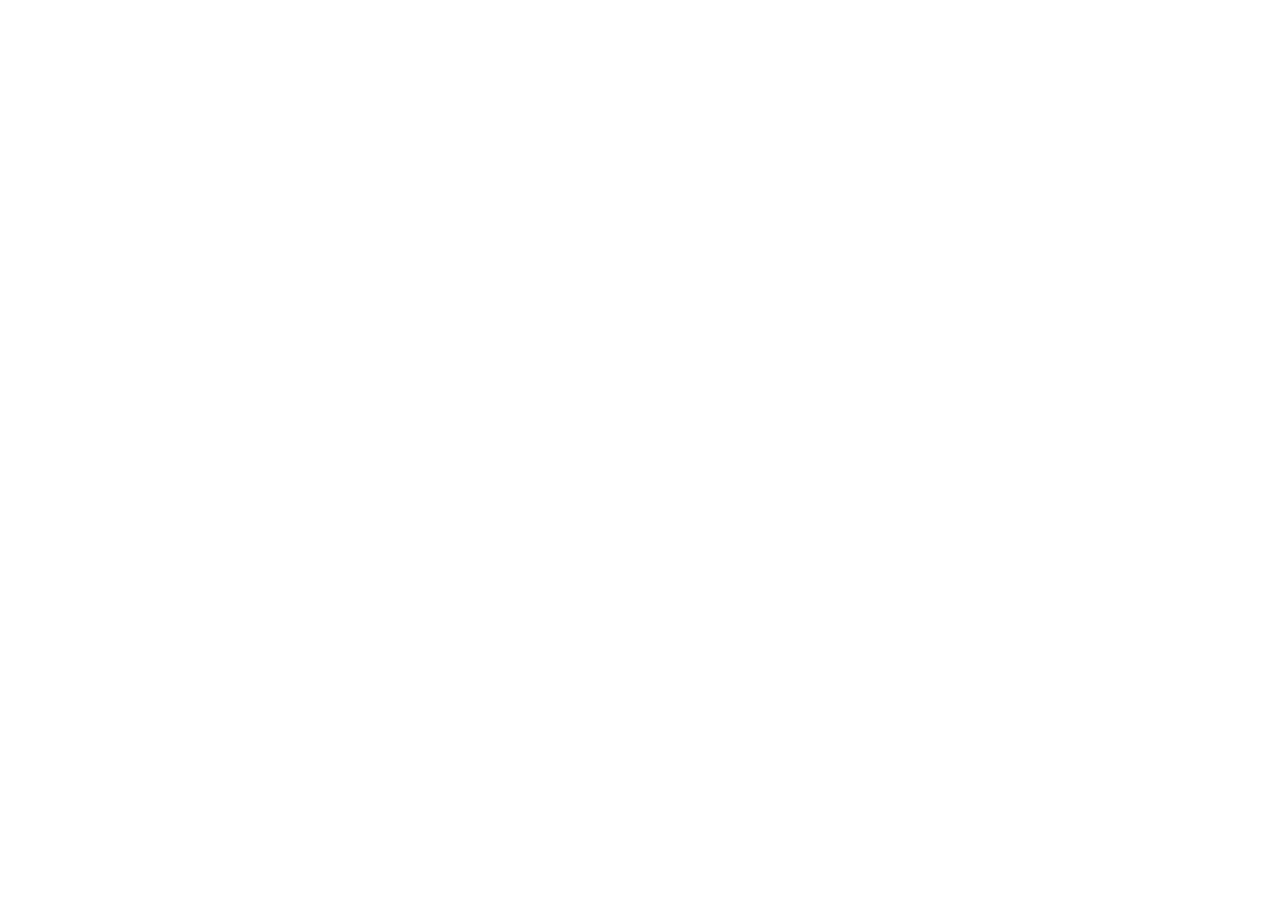
==== index.html @ 399fa1a2 "Initial Word Workshop app Phonics/vocabulary app for a pre-reading child: Listen & Match and Say It " ====
<!DOCTYPE html>
<html lang="en">
<head>
<meta charset="UTF-8">
<meta name="viewport" content="width=device-width, initial-scale=1.0, maximum-scale=1, user-scalable=no">
<title>Word Workshop</title>
<link rel="manifest" href="manifest.json">
<link rel="preconnect" href="https://fonts.googleapis.com">
<link href="https://fonts.googleapis.com/css2?family=Fredoka:wght@500;600;700&family=Nunito:wght@600;700;800&display=swap" rel="stylesheet">
<link rel="stylesheet" href="style.css">
<link rel="icon" href="images/icon-192.svg">
</head>
<body x-data="wordWorkshop()" x-cloak>

  <div class="header">
    <div class="mascot" :class="{ bobbing: mascotBob }">🤖</div>
    <div class="title-block">
      <h1>Word Workshop</h1>
      <p>listen &middot; point &middot; say it back</p>
    </div>
    <button class="progress-toggle" @click="showProgress = !showProgress" aria-label="View progress">📊</button>
  </div>

  <div class="bubble" x-text="bubble"></div>

  <div class="folder-row">
    <template x-for="key in folderKeys" :key="key">
      <button class="folder-tab" :class="{ active: currentFolder === key }" @click="selectFolder(key)">
        <span x-text="'📁 ' + folders[key].label"></span>
        <span class="folder-progress" x-text="progressCount(key)"></span>
      </button>
    </template>
  </div>

  <div class="mode-row">
    <button class="mode-btn" :class="{ active: currentMode === 'match' }" @click="selectMode('match')">👂 Listen &amp; Match</button>
    <button class="mode-btn" :class="{ active: currentMode === 'phonics' }" @click="selectMode('phonics')">🗣️ Say It</button>
  </div>

  <div class="stage">

    <!-- ===== Listen & Match ===== -->
    <template x-if="currentMode === 'match' && matchTarget">
      <div>
        <div class="replay-row">
          <button class="replay-btn" @click="replay()">🔊</button>
        </div>
        <div class="card-grid">
          <template x-for="opt in matchOptions" :key="opt.word">
            <div class="word-card" :class="pickClass(opt.word)" @click="pick(opt)" x-text="opt.icon"></div>
          </template>
        </div>
        <div class="progress-row">
          <template x-for="(w, i) in words" :key="w.word">
            <div class="dot-pip" :class="{ done: i < matchDone }"></div>
          </template>
        </div>
      </div>
    </template>

    <template x-if="currentMode === 'match' && !matchTarget">
      <div class="phonics-card">
        <div class="phonics-icon">🏆</div>
        <h2>All done!</h2>
        <button class="pb whole" style="margin-top:18px" @click="startRound()">🔁 Play again</button>
      </div>
    </template>

    <!-- ===== Say It (phonics) ===== -->
    <template x-if="currentMode === 'phonics'">
      <div class="phonics-card">
        <div class="phonics-icon" x-text="currentWord.icon"></div>
        <p class="phonics-note" x-show="currentWord.note" x-text="currentWord.note"></p>
        <div class="chunk-row">
          <template x-for="(c, i) in currentWord.chunks" :key="i">
            <div class="chunk" :class="{ lit: litChunkIndex === i }" @click="tapChunk(i)" x-text="c"></div>
          </template>
        </div>
        <div class="phonics-buttons">
          <button class="pb slow" @click="soundOut()">🐢 Sound it out</button>
          <button class="pb whole" @click="sayWhole()">🔊 Say the word</button>
          <button class="pb next" @click="nextWord()">Next word ➡️</button>
        </div>
      </div>
    </template>

  </div>

  <div class="word-strip">
    <template x-for="(w, i) in words" :key="w.word">
      <div class="strip-item" :class="{ on: currentMode === 'phonics' && i === stripIndex }" @click="currentMode === 'phonics' && jumpTo(i)" x-text="w.icon"></div>
    </template>
  </div>

  <footer>Works best in Chrome or Safari with sound on. Tap any icon or chunk to hear it again — there's no wrong amount of replaying.</footer>

  <!-- ===== Progress panel (parent view) ===== -->
  <div class="progress-overlay" x-show="showProgress" x-cloak @click.self="showProgress = false">
    <div class="progress-panel">
      <div class="progress-panel-header">
        <h2>Progress</h2>
        <button class="icon-btn" @click="showProgress = false">✖</button>
      </div>
      <template x-for="key in folderKeys" :key="key">
        <div class="progress-folder">
          <h3 x-text="folders[key].label + ' — ' + progressCount(key)"></h3>
          <div class="progress-word-list">
            <template x-for="w in folders[key].words" :key="w.word">
              <span class="progress-word" :class="{ matched: isMatched(key, w.word) }">
                <span x-text="w.icon"></span>
                <span x-text="w.word"></span>
                <span x-show="isMatched(key, w.word)">✓</span>
              </span>
            </template>
          </div>
        </div>
      </template>
    </div>
  </div>

  <script src="folders.js"></script>
  <script defer src="https://cdn.jsdelivr.net/npm/alpinejs@3.x.x/dist/cdn.min.js"></script>
  <script src="app.js"></script>
</body>
</html>
---- style.css ----
:root{
  --cloud:#F3F8FC;
  --panel:#FFFFFF;
  --ink:#1F2B45;
  --sky:#2E9CD6;
  --sky-deep:#1D7CB0;
  --marigold:#FDB44B;
  --grass:#4FBE83;
  --cherry:#FF6B6B;
  --plum:#8B6FD9;
  --dot:#D9E8F2;
}
*{box-sizing:border-box; -webkit-tap-highlight-color:transparent;}
html,body{margin:0; padding:0; height:100%;}
[x-cloak]{display:none !important;}

body{
  font-family:'Nunito', sans-serif;
  background:
    radial-gradient(circle, var(--dot) 1.6px, transparent 1.6px) 0 0/26px 26px,
    var(--cloud);
  color:var(--ink);
  min-height:100vh;
  display:flex;
  flex-direction:column;
  align-items:center;
  padding:18px 14px 40px;
}
h1,h2,h3{font-family:'Fredoka', sans-serif; margin:0;}

/* ---------- Header / mascot ---------- */
.header{
  width:100%; max-width:640px;
  display:flex; align-items:center; gap:14px;
  margin-bottom:14px;
}
.mascot{
  font-size:46px;
  background:var(--panel);
  border-radius:50%;
  width:70px; height:70px;
  display:flex; align-items:center; justify-content:center;
  box-shadow:0 4px 0 rgba(31,43,69,0.12);
  flex-shrink:0;
  animation: bob 3s ease-in-out infinite;
}
.mascot.bobbing{ animation: bob .6s ease-in-out 2; }
@keyframes bob{ 0%,100%{transform:translateY(0)} 50%{transform:translateY(-4px)} }
.title-block{flex:1;}
.title-block h1{font-size:26px; color:var(--sky-deep);}
.title-block p{margin:2px 0 0; font-size:14px; font-weight:700; color:#5C6B85;}

.progress-toggle{
  background:var(--panel);
  border:none;
  border-radius:50%;
  width:44px; height:44px;
  font-size:20px;
  box-shadow:0 3px 0 rgba(31,43,69,0.1);
  cursor:pointer;
  flex-shrink:0;
}

.bubble{
  position:relative;
  background:var(--panel);
  border-radius:18px;
  padding:14px 18px;
  max-width:640px; width:100%;
  font-family:'Fredoka', sans-serif;
  font-size:18px;
  color:var(--ink);
  box-shadow:0 4px 0 rgba(31,43,69,0.08);
  margin-bottom:18px;
  text-align:center;
  min-height:28px;
}

/* ---------- Tabs (folders) ---------- */
.folder-row{
  display:flex; gap:10px; flex-wrap:wrap; justify-content:center;
  width:100%; max-width:640px; margin-bottom:10px;
}
.folder-tab{
  font-family:'Fredoka', sans-serif;
  font-weight:600; font-size:15px;
  padding:10px 18px;
  border-radius:14px 14px 4px 4px;
  border:none;
  cursor:pointer;
  background:#E4EEF5;
  color:#4C5B77;
  box-shadow:0 3px 0 rgba(31,43,69,0.08);
  display:flex; flex-direction:column; align-items:center; gap:2px;
}
.folder-tab.active{
  background:var(--sky);
  color:white;
  box-shadow:0 3px 0 var(--sky-deep);
}
.folder-progress{
  font-size:11px;
  font-weight:700;
  opacity:0.8;
}

.mode-row{
  display:flex; gap:10px; width:100%; max-width:640px; margin-bottom:22px;
}
.mode-btn{
  flex:1;
  font-family:'Fredoka', sans-serif;
  font-weight:600; font-size:15px;
  padding:12px 10px;
  border-radius:16px;
  border:2px solid transparent;
  cursor:pointer;
  background:var(--panel);
  color:#4C5B77;
  box-shadow:0 3px 0 rgba(31,43,69,0.08);
}
.mode-btn.active{
  border-color:var(--marigold);
  color:#B5730A;
  background:#FFF6E6;
}

.stage{width:100%; max-width:640px;}

/* ---------- Listen & Match ---------- */
.replay-row{display:flex; justify-content:center; margin-bottom:22px;}
.replay-btn{
  background:var(--marigold);
  border:none;
  color:white;
  font-size:44px;
  width:96px; height:96px;
  border-radius:50%;
  box-shadow:0 6px 0 #C87F16;
  cursor:pointer;
  display:flex; align-items:center; justify-content:center;
}
.replay-btn:active{ box-shadow:0 2px 0 #C87F16; transform:translateY(4px);}

.card-grid{
  display:grid;
  grid-template-columns:repeat(2, 1fr);
  gap:16px;
}
.word-card{
  background:var(--panel);
  border-radius:22px;
  aspect-ratio:1/1;
  display:flex; align-items:center; justify-content:center;
  font-size:64px;
  border:4px solid transparent;
  box-shadow:0 5px 0 rgba(31,43,69,0.10);
  cursor:pointer;
  transition:transform .12s;
}
.word-card:active{transform:scale(0.96);}
.word-card.correct{border-color:var(--grass); background:#EAFBF1;}
.word-card.wrong{border-color:var(--cherry); background:#FFEDED; animation:shake .35s;}
@keyframes shake{
  0%,100%{transform:translateX(0)}
  25%{transform:translateX(-6px)}
  75%{transform:translateX(6px)}
}

.progress-row{
  display:flex; justify-content:center; gap:8px; margin:20px 0 4px;
}
.dot-pip{width:12px; height:12px; border-radius:50%; background:#D9E4EE;}
.dot-pip.done{background:var(--grass);}

/* ---------- Phonics ---------- */
.phonics-card{
  background:var(--panel);
  border-radius:26px;
  padding:30px 20px;
  text-align:center;
  box-shadow:0 5px 0 rgba(31,43,69,0.10);
}
.phonics-icon{font-size:96px; margin-bottom:6px;}
.phonics-note{
  color:#6C7A94;
  margin:0 0 4px;
  font-weight:700;
}
.chunk-row{
  display:flex; justify-content:center; gap:8px; flex-wrap:wrap;
  margin:18px 0 22px;
}
.chunk{
  font-family:'Fredoka', sans-serif;
  font-weight:700; font-size:34px;
  padding:8px 16px;
  border-radius:14px;
  cursor:pointer;
  color:white;
}
.chunk:nth-child(6n+1){background:var(--sky);}
.chunk:nth-child(6n+2){background:var(--grass);}
.chunk:nth-child(6n+3){background:var(--cherry);}
.chunk:nth-child(6n+4){background:var(--plum);}
.chunk:nth-child(6n+5){background:var(--marigold);}
.chunk:nth-child(6n+6){background:#4C9F9F;}
.chunk.lit{transform:scale(1.15); box-shadow:0 0 0 4px rgba(0,0,0,0.08);}

.phonics-buttons{display:flex; gap:12px; justify-content:center; flex-wrap:wrap;}
.pb{
  font-family:'Fredoka', sans-serif; font-weight:600; font-size:15px;
  padding:12px 18px; border-radius:16px; border:none; cursor:pointer; color:white;
}
.pb.slow{background:var(--sky); box-shadow:0 4px 0 var(--sky-deep);}
.pb.whole{background:var(--grass); box-shadow:0 4px 0 #2E9760;}
.pb.next{background:var(--marigold); box-shadow:0 4px 0 #C87F16;}
.pb:active{transform:translateY(3px); box-shadow:none;}

.word-strip{
  display:flex; gap:10px; justify-content:center; flex-wrap:wrap; margin-top:26px;
}
.strip-item{
  font-size:30px;
  background:var(--panel);
  width:52px; height:52px;
  border-radius:14px;
  display:flex; align-items:center; justify-content:center;
  box-shadow:0 3px 0 rgba(31,43,69,0.08);
  cursor:pointer;
  border:3px solid transparent;
}
.strip-item.on{border-color:var(--marigold);}

footer{margin-top:30px; font-size:12px; color:#93A2BB; text-align:center; max-width:520px;}

/* ---------- Progress panel (parent view) ---------- */
.progress-overlay{
  position:fixed; inset:0;
  background:rgba(31,43,69,0.45);
  display:flex; align-items:center; justify-content:center;
  padding:20px;
  z-index:100;
}
.progress-panel{
  background:var(--panel);
  border-radius:22px;
  padding:20px;
  max-width:520px; width:100%;
  max-height:80vh;
  overflow-y:auto;
  box-shadow:0 10px 0 rgba(31,43,69,0.1);
}
.progress-panel-header{
  display:flex; align-items:center; justify-content:space-between;
  margin-bottom:12px;
}
.progress-panel-header .icon-btn{
  background:#E4EEF5; border:none; border-radius:50%;
  width:34px; height:34px; cursor:pointer; font-size:14px;
}
.progress-folder{margin-bottom:18px;}
.progress-folder h3{font-size:16px; color:var(--sky-deep); margin-bottom:8px;}
.progress-word-list{display:flex; flex-wrap:wrap; gap:8px;}
.progress-word{
  display:flex; align-items:center; gap:6px;
  background:#F3F8FC;
  border-radius:12px;
  padding:6px 10px;
  font-size:14px;
  font-weight:700;
  color:#6C7A94;
}
.progress-word.matched{
  background:#EAFBF1;
  color:var(--grass);
}
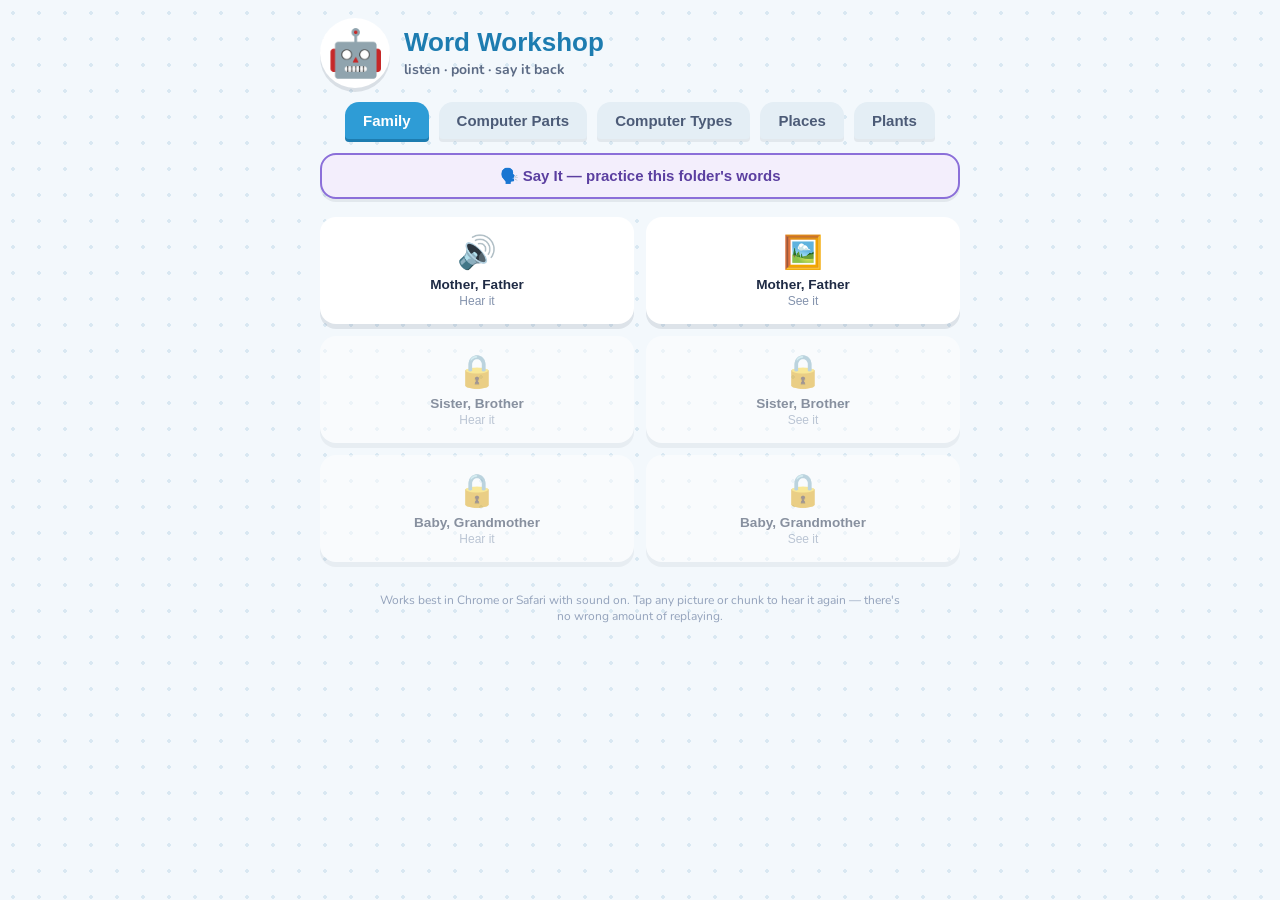
==== commit 63f0e2c9: "Revert to letterbrain-style quiz mechanic, add real photos and Plants tab Screens/levels/pair-unlock" ====
--- a/index.html
+++ b/index.html
@@ -10,116 +10,72 @@
 <link rel="stylesheet" href="style.css">
 <link rel="icon" href="images/icon-192.svg">
 </head>
-<body x-data="wordWorkshop()" x-cloak>
+<body>
 
+<div id="start-screen" class="screen active">
   <div class="header">
-    <div class="mascot" :class="{ bobbing: mascotBob }">🤖</div>
+    <div class="mascot" id="mascot">🤖</div>
     <div class="title-block">
       <h1>Word Workshop</h1>
       <p>listen &middot; point &middot; say it back</p>
     </div>
-    <button class="progress-toggle" @click="showProgress = !showProgress" aria-label="View progress">📊</button>
   </div>
 
-  <div class="bubble" x-text="bubble"></div>
+  <div class="tabs" id="tabs-row"></div>
 
-  <div class="folder-row">
-    <template x-for="key in folderKeys" :key="key">
-      <button class="folder-tab" :class="{ active: currentFolder === key }" @click="selectFolder(key)">
-        <span x-text="'📁 ' + folders[key].label"></span>
-        <span class="folder-progress" x-text="progressCount(key)"></span>
-      </button>
-    </template>
+  <button class="say-it-btn" id="say-it-btn">🗣️ Say It — practice this folder's words</button>
+
+  <div class="level-grid" id="level-grid"></div>
+</div>
+
+<div id="quiz-screen" class="screen">
+  <div class="quiz-header">
+    <button id="quiz-back-btn" class="icon-btn">←</button>
+    <div class="progress-bar"><div id="progress-fill" class="progress-fill"></div></div>
+    <div id="stars-display" class="stars-display">⭐ 0</div>
   </div>
 
-  <div class="mode-row">
-    <button class="mode-btn" :class="{ active: currentMode === 'match' }" @click="selectMode('match')">👂 Listen &amp; Match</button>
-    <button class="mode-btn" :class="{ active: currentMode === 'phonics' }" @click="selectMode('phonics')">🗣️ Say It</button>
+  <div id="prompt-area" class="prompt-area"></div>
+
+  <div id="choices-grid" class="choices-grid"></div>
+</div>
+
+<div id="done-screen" class="screen">
+  <div class="done-card">
+    <h2 id="done-title">Great job!</h2>
+    <p id="done-score" class="done-score"></p>
+    <p id="done-unlock-msg" class="done-unlock-msg"></p>
+    <button id="done-continue-btn" class="primary-btn">Continue</button>
+  </div>
+</div>
+
+<div id="phonics-screen" class="screen">
+  <div class="quiz-header">
+    <button id="phonics-back-btn" class="icon-btn">←</button>
+    <div id="phonics-tab-label" class="phonics-tab-label"></div>
   </div>
 
+  <div class="bubble" id="phonics-bubble">Tap each colour to hear the sound, then blend them!</div>
+
   <div class="stage">
-
-    <!-- ===== Listen & Match ===== -->
-    <template x-if="currentMode === 'match' && matchTarget">
-      <div>
-        <div class="replay-row">
-          <button class="replay-btn" @click="replay()">🔊</button>
-        </div>
-        <div class="card-grid">
-          <template x-for="opt in matchOptions" :key="opt.word">
-            <div class="word-card" :class="pickClass(opt.word)" @click="pick(opt)" x-text="opt.icon"></div>
-          </template>
-        </div>
-        <div class="progress-row">
-          <template x-for="(w, i) in words" :key="w.word">
-            <div class="dot-pip" :class="{ done: i < matchDone }"></div>
-          </template>
-        </div>
+    <div class="phonics-card">
+      <img id="phonics-image" class="phonics-image" alt="">
+      <p id="phonics-note" class="phonics-note"></p>
+      <div class="chunk-row" id="chunk-row"></div>
+      <div class="phonics-buttons">
+        <button class="pb slow" id="phonics-sound-out-btn">🐢 Sound it out</button>
+        <button class="pb whole" id="phonics-say-whole-btn">🔊 Say the word</button>
+        <button class="pb next" id="phonics-next-btn">Next word ➡️</button>
       </div>
-    </template>
-
-    <template x-if="currentMode === 'match' && !matchTarget">
-      <div class="phonics-card">
-        <div class="phonics-icon">🏆</div>
-        <h2>All done!</h2>
-        <button class="pb whole" style="margin-top:18px" @click="startRound()">🔁 Play again</button>
-      </div>
-    </template>
-
-    <!-- ===== Say It (phonics) ===== -->
-    <template x-if="currentMode === 'phonics'">
-      <div class="phonics-card">
-        <div class="phonics-icon" x-text="currentWord.icon"></div>
-        <p class="phonics-note" x-show="currentWord.note" x-text="currentWord.note"></p>
-        <div class="chunk-row">
-          <template x-for="(c, i) in currentWord.chunks" :key="i">
-            <div class="chunk" :class="{ lit: litChunkIndex === i }" @click="tapChunk(i)" x-text="c"></div>
-          </template>
-        </div>
-        <div class="phonics-buttons">
-          <button class="pb slow" @click="soundOut()">🐢 Sound it out</button>
-          <button class="pb whole" @click="sayWhole()">🔊 Say the word</button>
-          <button class="pb next" @click="nextWord()">Next word ➡️</button>
-        </div>
-      </div>
-    </template>
-
-  </div>
-
-  <div class="word-strip">
-    <template x-for="(w, i) in words" :key="w.word">
-      <div class="strip-item" :class="{ on: currentMode === 'phonics' && i === stripIndex }" @click="currentMode === 'phonics' && jumpTo(i)" x-text="w.icon"></div>
-    </template>
-  </div>
-
-  <footer>Works best in Chrome or Safari with sound on. Tap any icon or chunk to hear it again — there's no wrong amount of replaying.</footer>
-
-  <!-- ===== Progress panel (parent view) ===== -->
-  <div class="progress-overlay" x-show="showProgress" x-cloak @click.self="showProgress = false">
-    <div class="progress-panel">
-      <div class="progress-panel-header">
-        <h2>Progress</h2>
-        <button class="icon-btn" @click="showProgress = false">✖</button>
-      </div>
-      <template x-for="key in folderKeys" :key="key">
-        <div class="progress-folder">
-          <h3 x-text="folders[key].label + ' — ' + progressCount(key)"></h3>
-          <div class="progress-word-list">
-            <template x-for="w in folders[key].words" :key="w.word">
-              <span class="progress-word" :class="{ matched: isMatched(key, w.word) }">
-                <span x-text="w.icon"></span>
-                <span x-text="w.word"></span>
-                <span x-show="isMatched(key, w.word)">✓</span>
-              </span>
-            </template>
-          </div>
-        </div>
-      </template>
     </div>
   </div>
 
-  <script src="folders.js"></script>
-  <script defer src="https://cdn.jsdelivr.net/npm/alpinejs@3.x.x/dist/cdn.min.js"></script>
-  <script src="app.js"></script>
+  <div class="word-strip" id="word-strip"></div>
+</div>
+
+<footer>Works best in Chrome or Safari with sound on. Tap any picture or chunk to hear it again — there's no wrong amount of replaying.</footer>
+
+<script src="folders.js"></script>
+<script src="app.js"></script>
 </body>
 </html>
--- a/style.css
+++ b/style.css
@@ -12,7 +12,6 @@
 }
 *{box-sizing:border-box; -webkit-tap-highlight-color:transparent;}
 html,body{margin:0; padding:0; height:100%;}
-[x-cloak]{display:none !important;}
 
 body{
   font-family:'Nunito', sans-serif;
@@ -28,9 +27,12 @@
 }
 h1,h2,h3{font-family:'Fredoka', sans-serif; margin:0;}
 
+.screen{display:none; width:100%; max-width:640px;}
+.screen.active{display:flex; flex-direction:column; align-items:center;}
+
 /* ---------- Header / mascot ---------- */
 .header{
-  width:100%; max-width:640px;
+  width:100%;
   display:flex; align-items:center; gap:14px;
   margin-bottom:14px;
 }
@@ -44,29 +46,16 @@
   flex-shrink:0;
   animation: bob 3s ease-in-out infinite;
 }
-.mascot.bobbing{ animation: bob .6s ease-in-out 2; }
 @keyframes bob{ 0%,100%{transform:translateY(0)} 50%{transform:translateY(-4px)} }
 .title-block{flex:1;}
 .title-block h1{font-size:26px; color:var(--sky-deep);}
 .title-block p{margin:2px 0 0; font-size:14px; font-weight:700; color:#5C6B85;}
 
-.progress-toggle{
-  background:var(--panel);
-  border:none;
-  border-radius:50%;
-  width:44px; height:44px;
-  font-size:20px;
-  box-shadow:0 3px 0 rgba(31,43,69,0.1);
-  cursor:pointer;
-  flex-shrink:0;
-}
-
 .bubble{
-  position:relative;
   background:var(--panel);
   border-radius:18px;
   padding:14px 18px;
-  max-width:640px; width:100%;
+  width:100%;
   font-family:'Fredoka', sans-serif;
   font-size:18px;
   color:var(--ink);
@@ -76,12 +65,12 @@
   min-height:28px;
 }
 
-/* ---------- Tabs (folders) ---------- */
-.folder-row{
+/* ---------- Tabs ---------- */
+.tabs{
   display:flex; gap:10px; flex-wrap:wrap; justify-content:center;
-  width:100%; max-width:640px; margin-bottom:10px;
-}
-.folder-tab{
+  width:100%; margin-bottom:14px;
+}
+.tab-btn{
   font-family:'Fredoka', sans-serif;
   font-weight:600; font-size:15px;
   padding:10px 18px;
@@ -91,89 +80,211 @@
   background:#E4EEF5;
   color:#4C5B77;
   box-shadow:0 3px 0 rgba(31,43,69,0.08);
-  display:flex; flex-direction:column; align-items:center; gap:2px;
-}
-.folder-tab.active{
+}
+.tab-btn.active{
   background:var(--sky);
   color:white;
   box-shadow:0 3px 0 var(--sky-deep);
 }
-.folder-progress{
-  font-size:11px;
-  font-weight:700;
-  opacity:0.8;
-}
-
-.mode-row{
-  display:flex; gap:10px; width:100%; max-width:640px; margin-bottom:22px;
-}
-.mode-btn{
-  flex:1;
+
+.say-it-btn{
+  width:100%;
   font-family:'Fredoka', sans-serif;
   font-weight:600; font-size:15px;
-  padding:12px 10px;
+  padding:12px;
   border-radius:16px;
-  border:2px solid transparent;
-  cursor:pointer;
-  background:var(--panel);
-  color:#4C5B77;
+  border:2px solid var(--plum);
+  cursor:pointer;
+  background:#F3EEFC;
+  color:#5B3FA0;
   box-shadow:0 3px 0 rgba(31,43,69,0.08);
-}
-.mode-btn.active{
-  border-color:var(--marigold);
-  color:#B5730A;
-  background:#FFF6E6;
-}
-
-.stage{width:100%; max-width:640px;}
-
-/* ---------- Listen & Match ---------- */
-.replay-row{display:flex; justify-content:center; margin-bottom:22px;}
-.replay-btn{
-  background:var(--marigold);
-  border:none;
-  color:white;
-  font-size:44px;
-  width:96px; height:96px;
-  border-radius:50%;
-  box-shadow:0 6px 0 #C87F16;
-  cursor:pointer;
-  display:flex; align-items:center; justify-content:center;
-}
-.replay-btn:active{ box-shadow:0 2px 0 #C87F16; transform:translateY(4px);}
-
-.card-grid{
+  margin-bottom:18px;
+}
+
+/* ---------- Level grid ---------- */
+.level-grid{
+  width:100%;
   display:grid;
   grid-template-columns:repeat(2, 1fr);
-  gap:16px;
-}
-.word-card{
+  gap:12px;
+}
+.level-card{
+  background:var(--panel);
+  border:none;
+  border-radius:16px;
+  padding:16px 10px;
+  text-align:center;
+  cursor:pointer;
+  box-shadow:0 5px 0 rgba(31,43,69,0.10);
+}
+.level-card.locked{
+  opacity:0.5;
+  cursor:default;
+}
+.level-icon{font-size:2rem;}
+.level-label{
+  font-weight:700;
+  font-family:'Fredoka', sans-serif;
+  color:var(--ink);
+  margin-top:6px;
+  font-size:0.85rem;
+}
+.level-mode{
+  font-size:0.75rem;
+  color:#8493AD;
+  margin-top:2px;
+}
+
+/* ---------- Quiz header (shared with phonics header) ---------- */
+.quiz-header{
+  display:flex;
+  align-items:center;
+  gap:10px;
+  margin-bottom:20px;
+  width:100%;
+}
+.icon-btn{
+  border:none;
+  background:var(--panel);
+  color:var(--ink);
+  font-size:1.2rem;
+  border-radius:50%;
+  width:40px;
+  height:40px;
+  cursor:pointer;
+  box-shadow:0 3px 0 rgba(31,43,69,0.1);
+  flex-shrink:0;
+}
+.progress-bar{
+  flex:1;
+  height:12px;
+  background:#E4EEF5;
+  border-radius:999px;
+  overflow:hidden;
+}
+.progress-fill{
+  height:100%;
+  width:0%;
+  background:var(--marigold);
+  transition:width 0.3s ease;
+}
+.stars-display{
+  color:var(--sky-deep);
+  font-weight:800;
+  font-family:'Fredoka', sans-serif;
+  white-space:nowrap;
+}
+.phonics-tab-label{
+  font-family:'Fredoka', sans-serif;
+  font-weight:700;
+  font-size:18px;
+  color:var(--sky-deep);
+}
+
+/* ---------- Prompt area (quiz) ---------- */
+.prompt-area{
+  display:flex;
+  justify-content:center;
+  margin-bottom:24px;
+  width:100%;
+}
+.speaker-prompt-btn{
+  font-size:5rem;
+  background:var(--panel);
+  border:none;
+  border-radius:50%;
+  width:160px;
+  height:160px;
+  cursor:pointer;
+  box-shadow:0 6px 0 rgba(31,43,69,0.15);
+}
+.prompt-image{
+  width:220px;
+  height:220px;
+  object-fit:cover;
+  background:var(--panel);
+  border-radius:20px;
+  box-shadow:0 6px 0 rgba(31,43,69,0.12);
+}
+
+/* ---------- Choices (quiz) ---------- */
+.choices-grid{
+  width:100%;
+  display:grid;
+  grid-template-columns:repeat(2, 1fr);
+  gap:14px;
+}
+.choice-image-btn,
+.choice-text-btn{
+  border:none;
+  border-radius:16px;
+  background:var(--panel);
+  cursor:pointer;
+  box-shadow:0 4px 0 rgba(31,43,69,0.10);
+  padding:8px;
+}
+.choice-image-btn img{
+  width:100%;
+  aspect-ratio:1;
+  object-fit:cover;
+  border-radius:10px;
+}
+.choice-text-btn{
+  font-family:'Fredoka', sans-serif;
+  font-size:1.2rem;
+  font-weight:700;
+  color:var(--ink);
+  padding:24px 10px;
+}
+.choice-image-btn.correct,
+.choice-text-btn.correct{
+  outline:4px solid var(--grass);
+  background:#EAFBF1;
+}
+.choice-image-btn.wrong,
+.choice-text-btn.wrong{
+  outline:4px solid var(--cherry);
+  background:#FFEDED;
+  opacity:0.6;
+}
+
+/* ---------- Done screen ---------- */
+.done-card{
   background:var(--panel);
   border-radius:22px;
-  aspect-ratio:1/1;
-  display:flex; align-items:center; justify-content:center;
-  font-size:64px;
-  border:4px solid transparent;
-  box-shadow:0 5px 0 rgba(31,43,69,0.10);
-  cursor:pointer;
-  transition:transform .12s;
-}
-.word-card:active{transform:scale(0.96);}
-.word-card.correct{border-color:var(--grass); background:#EAFBF1;}
-.word-card.wrong{border-color:var(--cherry); background:#FFEDED; animation:shake .35s;}
-@keyframes shake{
-  0%,100%{transform:translateX(0)}
-  25%{transform:translateX(-6px)}
-  75%{transform:translateX(6px)}
-}
-
-.progress-row{
-  display:flex; justify-content:center; gap:8px; margin:20px 0 4px;
-}
-.dot-pip{width:12px; height:12px; border-radius:50%; background:#D9E4EE;}
-.dot-pip.done{background:var(--grass);}
-
-/* ---------- Phonics ---------- */
+  padding:30px 20px;
+  text-align:center;
+  margin-top:60px;
+  box-shadow:0 6px 0 rgba(31,43,69,0.12);
+  width:100%;
+}
+.done-score{
+  font-size:1.3rem;
+  color:var(--ink);
+  font-weight:700;
+}
+.done-unlock-msg{
+  font-size:1.1rem;
+  color:var(--grass);
+  font-weight:800;
+  min-height:1.4em;
+}
+.primary-btn{
+  border:none;
+  background:var(--sky);
+  color:#fff;
+  font-family:'Fredoka', sans-serif;
+  font-size:1.1rem;
+  font-weight:700;
+  padding:12px 28px;
+  border-radius:999px;
+  cursor:pointer;
+  margin-top:10px;
+  box-shadow:0 4px 0 var(--sky-deep);
+}
+
+/* ---------- Say It (phonics) ---------- */
+.stage{width:100%;}
 .phonics-card{
   background:var(--panel);
   border-radius:26px;
@@ -181,7 +292,13 @@
   text-align:center;
   box-shadow:0 5px 0 rgba(31,43,69,0.10);
 }
-.phonics-icon{font-size:96px; margin-bottom:6px;}
+.phonics-image{
+  width:180px;
+  height:180px;
+  object-fit:cover;
+  border-radius:20px;
+  margin-bottom:6px;
+}
 .phonics-note{
   color:#6C7A94;
   margin:0 0 4px;
@@ -219,59 +336,17 @@
 
 .word-strip{
   display:flex; gap:10px; justify-content:center; flex-wrap:wrap; margin-top:26px;
+  width:100%;
 }
 .strip-item{
-  font-size:30px;
-  background:var(--panel);
   width:52px; height:52px;
   border-radius:14px;
-  display:flex; align-items:center; justify-content:center;
+  overflow:hidden;
   box-shadow:0 3px 0 rgba(31,43,69,0.08);
   cursor:pointer;
   border:3px solid transparent;
 }
+.strip-item img{width:100%; height:100%; object-fit:cover;}
 .strip-item.on{border-color:var(--marigold);}
 
 footer{margin-top:30px; font-size:12px; color:#93A2BB; text-align:center; max-width:520px;}
-
-/* ---------- Progress panel (parent view) ---------- */
-.progress-overlay{
-  position:fixed; inset:0;
-  background:rgba(31,43,69,0.45);
-  display:flex; align-items:center; justify-content:center;
-  padding:20px;
-  z-index:100;
-}
-.progress-panel{
-  background:var(--panel);
-  border-radius:22px;
-  padding:20px;
-  max-width:520px; width:100%;
-  max-height:80vh;
-  overflow-y:auto;
-  box-shadow:0 10px 0 rgba(31,43,69,0.1);
-}
-.progress-panel-header{
-  display:flex; align-items:center; justify-content:space-between;
-  margin-bottom:12px;
-}
-.progress-panel-header .icon-btn{
-  background:#E4EEF5; border:none; border-radius:50%;
-  width:34px; height:34px; cursor:pointer; font-size:14px;
-}
-.progress-folder{margin-bottom:18px;}
-.progress-folder h3{font-size:16px; color:var(--sky-deep); margin-bottom:8px;}
-.progress-word-list{display:flex; flex-wrap:wrap; gap:8px;}
-.progress-word{
-  display:flex; align-items:center; gap:6px;
-  background:#F3F8FC;
-  border-radius:12px;
-  padding:6px 10px;
-  font-size:14px;
-  font-weight:700;
-  color:#6C7A94;
-}
-.progress-word.matched{
-  background:#EAFBF1;
-  color:var(--grass);
-}
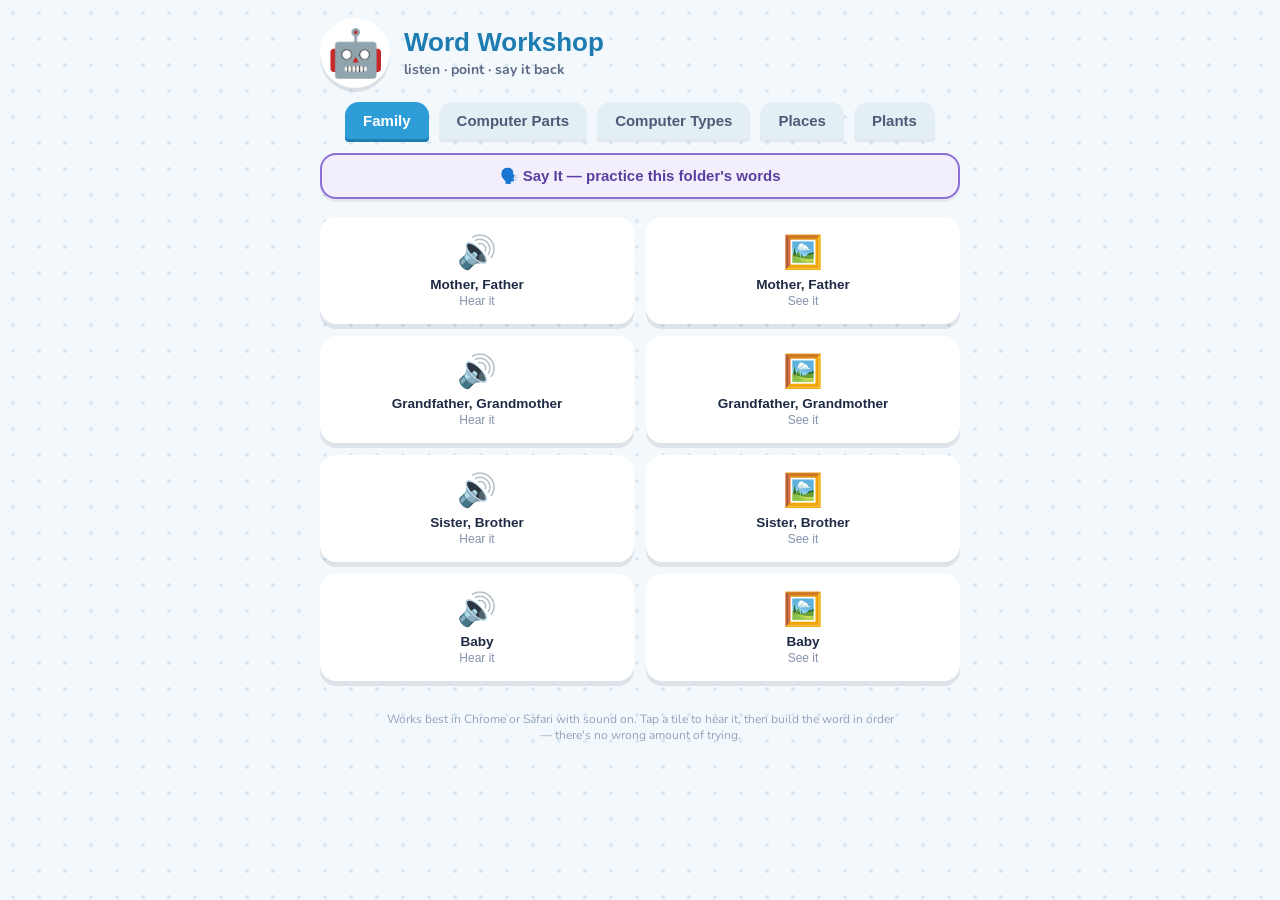
==== commit f946760c: "Turn Say It into an active build-the-word tile game Replaced passive tap-to-hear chunks with a real " ====
--- a/index.html
+++ b/index.html
@@ -55,16 +55,19 @@
     <div id="phonics-tab-label" class="phonics-tab-label"></div>
   </div>
 
-  <div class="bubble" id="phonics-bubble">Tap each colour to hear the sound, then blend them!</div>
+  <div class="bubble" id="phonics-bubble">Build the word! Tap the pieces in order.</div>
 
   <div class="stage">
     <div class="phonics-card">
       <img id="phonics-image" class="phonics-image" alt="">
       <p id="phonics-note" class="phonics-note"></p>
-      <div class="chunk-row" id="chunk-row"></div>
+
+      <div class="build-row" id="build-row"></div>
+      <div class="tile-tray" id="tile-tray"></div>
+
       <div class="phonics-buttons">
-        <button class="pb slow" id="phonics-sound-out-btn">🐢 Sound it out</button>
-        <button class="pb whole" id="phonics-say-whole-btn">🔊 Say the word</button>
+        <button class="pb slow" id="phonics-sound-out-btn">🐢 Hint</button>
+        <button class="pb whole" id="phonics-say-whole-btn">🔊 Hear word</button>
         <button class="pb next" id="phonics-next-btn">Next word ➡️</button>
       </div>
     </div>
@@ -73,7 +76,7 @@
   <div class="word-strip" id="word-strip"></div>
 </div>
 
-<footer>Works best in Chrome or Safari with sound on. Tap any picture or chunk to hear it again — there's no wrong amount of replaying.</footer>
+<footer>Works best in Chrome or Safari with sound on. Tap a tile to hear it, then build the word in order — there's no wrong amount of trying.</footer>
 
 <script src="folders.js"></script>
 <script src="app.js"></script>
--- a/style.css
+++ b/style.css
@@ -117,10 +117,6 @@
   cursor:pointer;
   box-shadow:0 5px 0 rgba(31,43,69,0.10);
 }
-.level-card.locked{
-  opacity:0.5;
-  cursor:default;
-}
 .level-icon{font-size:2rem;}
 .level-label{
   font-weight:700;
@@ -231,7 +227,7 @@
 }
 .choice-text-btn{
   font-family:'Fredoka', sans-serif;
-  font-size:1.2rem;
+  font-size:2rem;
   font-weight:700;
   color:var(--ink);
   padding:24px 10px;
@@ -304,25 +300,66 @@
   margin:0 0 4px;
   font-weight:700;
 }
-.chunk-row{
+/* Build row: empty slots that fill in as the child picks correct tiles */
+.build-row{
   display:flex; justify-content:center; gap:8px; flex-wrap:wrap;
-  margin:18px 0 22px;
-}
-.chunk{
-  font-family:'Fredoka', sans-serif;
-  font-weight:700; font-size:34px;
+  margin:18px 0 14px;
+  min-height:58px;
+}
+.build-slot{
+  font-family:'Fredoka', sans-serif;
+  font-weight:700; font-size:30px;
+  min-width:46px;
+  padding:8px 14px;
+  border-radius:14px;
+  border:3px dashed #C9D6E5;
+  color:transparent;
+  display:flex; align-items:center; justify-content:center;
+}
+.build-slot.filled{
+  border-style:solid;
+  border-color:var(--grass);
+  background:#EAFBF1;
+  color:var(--ink);
+  animation:popIn 0.25s ease;
+}
+
+/* Tile tray: shuffled correct pieces + a couple of decoys, tap to place */
+.tile-tray{
+  display:flex; justify-content:center; gap:10px; flex-wrap:wrap;
+  margin:0 0 22px;
+}
+.tile{
+  font-family:'Fredoka', sans-serif;
+  font-weight:700; font-size:30px;
   padding:8px 16px;
   border-radius:14px;
+  border:none;
   cursor:pointer;
   color:white;
 }
-.chunk:nth-child(6n+1){background:var(--sky);}
-.chunk:nth-child(6n+2){background:var(--grass);}
-.chunk:nth-child(6n+3){background:var(--cherry);}
-.chunk:nth-child(6n+4){background:var(--plum);}
-.chunk:nth-child(6n+5){background:var(--marigold);}
-.chunk:nth-child(6n+6){background:#4C9F9F;}
-.chunk.lit{transform:scale(1.15); box-shadow:0 0 0 4px rgba(0,0,0,0.08);}
+.tile:nth-child(6n+1){background:var(--sky);}
+.tile:nth-child(6n+2){background:var(--grass);}
+.tile:nth-child(6n+3){background:var(--cherry);}
+.tile:nth-child(6n+4){background:var(--plum);}
+.tile:nth-child(6n+5){background:var(--marigold);}
+.tile:nth-child(6n+6){background:#4C9F9F;}
+.tile.used{opacity:0; pointer-events:none; transform:scale(0.6);}
+.tile.wrong{animation:shake 0.35s;}
+.tile.hint{animation:wiggle 0.7s ease;}
+@keyframes shake{
+  0%,100%{transform:translateX(0)}
+  25%{transform:translateX(-6px)}
+  75%{transform:translateX(6px)}
+}
+@keyframes wiggle{
+  0%,100%{transform:scale(1)}
+  50%{transform:scale(1.2)}
+}
+@keyframes popIn{
+  from{transform:scale(0.7); opacity:0;}
+  to{transform:scale(1); opacity:1;}
+}
 
 .phonics-buttons{display:flex; gap:12px; justify-content:center; flex-wrap:wrap;}
 .pb{
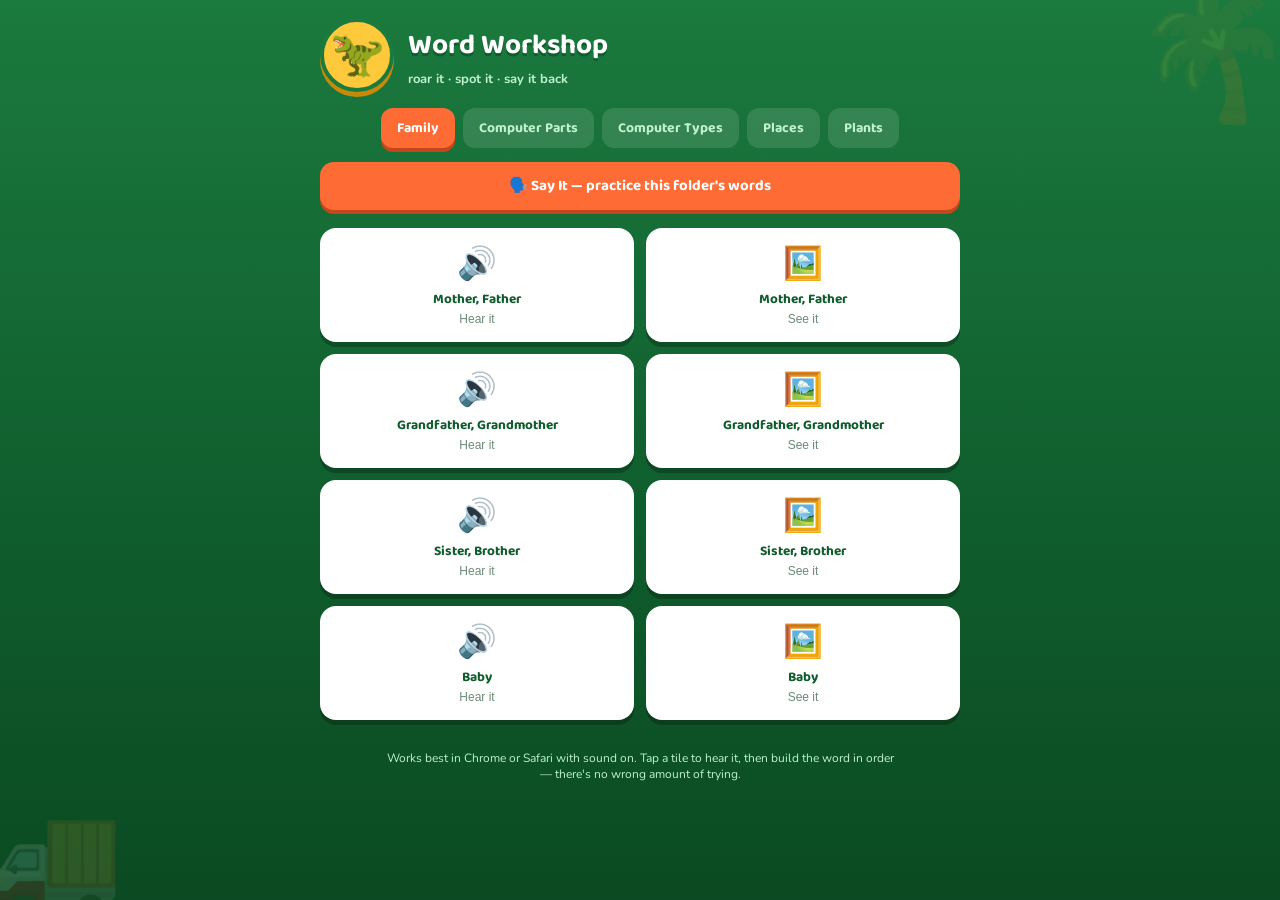
==== commit 78439086: "Apply Dino Adventure theme re-skin Jungle green background, lava-orange CTAs/active states, sunbeam-" ====
--- a/index.html
+++ b/index.html
@@ -6,18 +6,21 @@
 <title>Word Workshop</title>
 <link rel="manifest" href="manifest.json">
 <link rel="preconnect" href="https://fonts.googleapis.com">
-<link href="https://fonts.googleapis.com/css2?family=Fredoka:wght@500;600;700&family=Nunito:wght@600;700;800&display=swap" rel="stylesheet">
+<link href="https://fonts.googleapis.com/css2?family=Baloo+2:wght@600;700;800&family=Nunito:wght@600;700;800&display=swap" rel="stylesheet">
 <link rel="stylesheet" href="style.css">
 <link rel="icon" href="images/icon-192.svg">
 </head>
 <body>
 
+<div class="watermark watermark-1" aria-hidden="true">🌴</div>
+<div class="watermark watermark-2" aria-hidden="true">🚚</div>
+
 <div id="start-screen" class="screen active">
   <div class="header">
-    <div class="mascot" id="mascot">🤖</div>
+    <div class="mascot" id="mascot">🦖</div>
     <div class="title-block">
       <h1>Word Workshop</h1>
-      <p>listen &middot; point &middot; say it back</p>
+      <p>roar it &middot; spot it &middot; say it back</p>
     </div>
   </div>
 
@@ -42,6 +45,7 @@
 
 <div id="done-screen" class="screen">
   <div class="done-card">
+    <div class="done-mascot">🦖</div>
     <h2 id="done-title">Great job!</h2>
     <p id="done-score" class="done-score"></p>
     <p id="done-unlock-msg" class="done-unlock-msg"></p>
--- a/style.css
+++ b/style.css
@@ -1,65 +1,78 @@
 :root{
-  --cloud:#F3F8FC;
   --panel:#FFFFFF;
-  --ink:#1F2B45;
-  --sky:#2E9CD6;
-  --sky-deep:#1D7CB0;
-  --marigold:#FDB44B;
-  --grass:#4FBE83;
-  --cherry:#FF6B6B;
-  --plum:#8B6FD9;
-  --dot:#D9E8F2;
+  --ink:#0F5C2C;
+  --ink-soft:#6B8B76;
+  --accent:#FF6B35;
+  --accent-deep:#C4471B;
+  --sky:#3E9EDB;
+  --sky-deep:#2971A0;
+  --marigold:#FFC93C;
+  --marigold-deep:#C98A0A;
+  --marigold-text:#5A4400;
+  --grass:#1B7A3E;
+  --grass-deep:#0F5C2C;
+  --cherry:#FF5A5A;
 }
 *{box-sizing:border-box; -webkit-tap-highlight-color:transparent;}
 html,body{margin:0; padding:0; height:100%;}
 
 body{
   font-family:'Nunito', sans-serif;
-  background:
-    radial-gradient(circle, var(--dot) 1.6px, transparent 1.6px) 0 0/26px 26px,
-    var(--cloud);
+  background:linear-gradient(180deg, #1B7A3E 0%, #0F5C2C 60%, #0B4A22 100%);
   color:var(--ink);
   min-height:100vh;
   display:flex;
   flex-direction:column;
   align-items:center;
   padding:18px 14px 40px;
-}
-h1,h2,h3{font-family:'Fredoka', sans-serif; margin:0;}
-
-.screen{display:none; width:100%; max-width:640px;}
+  overflow-x:hidden;
+}
+h1,h2,h3{font-family:'Baloo 2', sans-serif; margin:0;}
+
+.watermark{
+  position:fixed;
+  opacity:0.14;
+  pointer-events:none;
+  z-index:0;
+  line-height:1;
+}
+.watermark-1{top:-10px; right:-14px; font-size:130px;}
+.watermark-2{bottom:-16px; left:-14px; font-size:110px;}
+
+.screen{display:none; width:100%; max-width:640px; position:relative; z-index:1;}
 .screen.active{display:flex; flex-direction:column; align-items:center;}
 
 /* ---------- Header / mascot ---------- */
 .header{
   width:100%;
   display:flex; align-items:center; gap:14px;
-  margin-bottom:14px;
+  margin-bottom:16px;
 }
 .mascot{
-  font-size:46px;
-  background:var(--panel);
+  font-size:44px;
+  background:var(--marigold);
   border-radius:50%;
-  width:70px; height:70px;
+  width:74px; height:74px;
   display:flex; align-items:center; justify-content:center;
-  box-shadow:0 4px 0 rgba(31,43,69,0.12);
+  box-shadow:0 5px 0 var(--marigold-deep);
+  border:4px solid var(--grass);
   flex-shrink:0;
-  animation: bob 3s ease-in-out infinite;
-}
-@keyframes bob{ 0%,100%{transform:translateY(0)} 50%{transform:translateY(-4px)} }
+  animation: wwBob 3s ease-in-out infinite;
+}
+@keyframes wwBob{ 0%,100%{transform:translateY(0) rotate(-2deg)} 50%{transform:translateY(-6px) rotate(2deg)} }
 .title-block{flex:1;}
-.title-block h1{font-size:26px; color:var(--sky-deep);}
-.title-block p{margin:2px 0 0; font-size:14px; font-weight:700; color:#5C6B85;}
+.title-block h1{font-size:28px; color:#fff; text-shadow:0 3px 0 var(--grass-deep);}
+.title-block p{margin:2px 0 0; font-size:13px; font-weight:700; color:#BFF2CE;}
 
 .bubble{
   background:var(--panel);
   border-radius:18px;
   padding:14px 18px;
   width:100%;
-  font-family:'Fredoka', sans-serif;
+  font-family:'Baloo 2', sans-serif;
   font-size:18px;
   color:var(--ink);
-  box-shadow:0 4px 0 rgba(31,43,69,0.08);
+  box-shadow:0 4px 0 rgba(0,0,0,0.2);
   margin-bottom:18px;
   text-align:center;
   min-height:28px;
@@ -67,37 +80,36 @@
 
 /* ---------- Tabs ---------- */
 .tabs{
-  display:flex; gap:10px; flex-wrap:wrap; justify-content:center;
+  display:flex; gap:8px; flex-wrap:wrap; justify-content:center;
   width:100%; margin-bottom:14px;
 }
 .tab-btn{
-  font-family:'Fredoka', sans-serif;
-  font-weight:600; font-size:15px;
-  padding:10px 18px;
-  border-radius:14px 14px 4px 4px;
-  border:none;
-  cursor:pointer;
-  background:#E4EEF5;
-  color:#4C5B77;
-  box-shadow:0 3px 0 rgba(31,43,69,0.08);
+  font-family:'Baloo 2', sans-serif;
+  font-weight:700; font-size:14px;
+  padding:9px 16px;
+  border-radius:12px;
+  border:none;
+  cursor:pointer;
+  background:rgba(255,255,255,0.12);
+  color:#BFF2CE;
 }
 .tab-btn.active{
-  background:var(--sky);
+  background:var(--accent);
   color:white;
-  box-shadow:0 3px 0 var(--sky-deep);
+  box-shadow:0 4px 0 var(--accent-deep);
 }
 
 .say-it-btn{
   width:100%;
-  font-family:'Fredoka', sans-serif;
-  font-weight:600; font-size:15px;
+  font-family:'Baloo 2', sans-serif;
+  font-weight:700; font-size:15px;
   padding:12px;
-  border-radius:16px;
-  border:2px solid var(--plum);
-  cursor:pointer;
-  background:#F3EEFC;
-  color:#5B3FA0;
-  box-shadow:0 3px 0 rgba(31,43,69,0.08);
+  border-radius:14px;
+  border:none;
+  cursor:pointer;
+  background:var(--accent);
+  color:#fff;
+  box-shadow:0 4px 0 var(--accent-deep);
   margin-bottom:18px;
 }
 
@@ -115,19 +127,19 @@
   padding:16px 10px;
   text-align:center;
   cursor:pointer;
-  box-shadow:0 5px 0 rgba(31,43,69,0.10);
+  box-shadow:0 5px 0 rgba(0,0,0,0.25);
 }
 .level-icon{font-size:2rem;}
 .level-label{
   font-weight:700;
-  font-family:'Fredoka', sans-serif;
+  font-family:'Baloo 2', sans-serif;
   color:var(--ink);
   margin-top:6px;
   font-size:0.85rem;
 }
 .level-mode{
   font-size:0.75rem;
-  color:#8493AD;
+  color:var(--ink-soft);
   margin-top:2px;
 }
 
@@ -148,13 +160,13 @@
   width:40px;
   height:40px;
   cursor:pointer;
-  box-shadow:0 3px 0 rgba(31,43,69,0.1);
+  box-shadow:0 3px 0 rgba(0,0,0,0.25);
   flex-shrink:0;
 }
 .progress-bar{
   flex:1;
   height:12px;
-  background:#E4EEF5;
+  background:rgba(255,255,255,0.25);
   border-radius:999px;
   overflow:hidden;
 }
@@ -165,16 +177,16 @@
   transition:width 0.3s ease;
 }
 .stars-display{
-  color:var(--sky-deep);
+  color:#fff;
   font-weight:800;
-  font-family:'Fredoka', sans-serif;
+  font-family:'Baloo 2', sans-serif;
   white-space:nowrap;
 }
 .phonics-tab-label{
-  font-family:'Fredoka', sans-serif;
+  font-family:'Baloo 2', sans-serif;
   font-weight:700;
   font-size:18px;
-  color:var(--sky-deep);
+  color:#fff;
 }
 
 /* ---------- Prompt area (quiz) ---------- */
@@ -192,7 +204,7 @@
   width:160px;
   height:160px;
   cursor:pointer;
-  box-shadow:0 6px 0 rgba(31,43,69,0.15);
+  box-shadow:0 6px 0 rgba(0,0,0,0.3);
 }
 .prompt-image{
   width:220px;
@@ -200,7 +212,7 @@
   object-fit:cover;
   background:var(--panel);
   border-radius:20px;
-  box-shadow:0 6px 0 rgba(31,43,69,0.12);
+  box-shadow:0 6px 0 rgba(0,0,0,0.3);
 }
 
 /* ---------- Choices (quiz) ---------- */
@@ -216,7 +228,7 @@
   border-radius:16px;
   background:var(--panel);
   cursor:pointer;
-  box-shadow:0 4px 0 rgba(31,43,69,0.10);
+  box-shadow:0 4px 0 rgba(0,0,0,0.25);
   padding:8px;
 }
 .choice-image-btn img{
@@ -226,7 +238,7 @@
   border-radius:10px;
 }
 .choice-text-btn{
-  font-family:'Fredoka', sans-serif;
+  font-family:'Baloo 2', sans-serif;
   font-size:2rem;
   font-weight:700;
   color:var(--ink);
@@ -251,9 +263,11 @@
   padding:30px 20px;
   text-align:center;
   margin-top:60px;
-  box-shadow:0 6px 0 rgba(31,43,69,0.12);
-  width:100%;
-}
+  box-shadow:0 6px 0 rgba(0,0,0,0.3);
+  width:100%;
+}
+.done-mascot{font-size:48px; margin-bottom:6px;}
+#done-title{color:var(--grass);}
 .done-score{
   font-size:1.3rem;
   color:var(--ink);
@@ -267,26 +281,26 @@
 }
 .primary-btn{
   border:none;
-  background:var(--sky);
+  background:var(--accent);
   color:#fff;
-  font-family:'Fredoka', sans-serif;
+  font-family:'Baloo 2', sans-serif;
   font-size:1.1rem;
   font-weight:700;
   padding:12px 28px;
   border-radius:999px;
   cursor:pointer;
   margin-top:10px;
-  box-shadow:0 4px 0 var(--sky-deep);
-}
-
-/* ---------- Say It (phonics) ---------- */
+  box-shadow:0 4px 0 var(--accent-deep);
+}
+
+/* ---------- Say It (phonics / build-the-word) ---------- */
 .stage{width:100%;}
 .phonics-card{
   background:var(--panel);
   border-radius:26px;
   padding:30px 20px;
   text-align:center;
-  box-shadow:0 5px 0 rgba(31,43,69,0.10);
+  box-shadow:0 5px 0 rgba(0,0,0,0.25);
 }
 .phonics-image{
   width:180px;
@@ -296,10 +310,11 @@
   margin-bottom:6px;
 }
 .phonics-note{
-  color:#6C7A94;
+  color:var(--ink-soft);
   margin:0 0 4px;
   font-weight:700;
 }
+
 /* Build row: empty slots that fill in as the child picks correct tiles */
 .build-row{
   display:flex; justify-content:center; gap:8px; flex-wrap:wrap;
@@ -307,12 +322,12 @@
   min-height:58px;
 }
 .build-slot{
-  font-family:'Fredoka', sans-serif;
+  font-family:'Baloo 2', sans-serif;
   font-weight:700; font-size:30px;
   min-width:46px;
   padding:8px 14px;
   border-radius:14px;
-  border:3px dashed #C9D6E5;
+  border:3px dashed #BFD9C7;
   color:transparent;
   display:flex; align-items:center; justify-content:center;
 }
@@ -330,7 +345,7 @@
   margin:0 0 22px;
 }
 .tile{
-  font-family:'Fredoka', sans-serif;
+  font-family:'Baloo 2', sans-serif;
   font-weight:700; font-size:30px;
   padding:8px 16px;
   border-radius:14px;
@@ -338,12 +353,12 @@
   cursor:pointer;
   color:white;
 }
-.tile:nth-child(6n+1){background:var(--sky);}
-.tile:nth-child(6n+2){background:var(--grass);}
-.tile:nth-child(6n+3){background:var(--cherry);}
-.tile:nth-child(6n+4){background:var(--plum);}
-.tile:nth-child(6n+5){background:var(--marigold);}
-.tile:nth-child(6n+6){background:#4C9F9F;}
+.tile:nth-child(6n+1){background:#1B7A3E;}
+.tile:nth-child(6n+2){background:#3E9EDB;}
+.tile:nth-child(6n+3){background:#FF6B35;}
+.tile:nth-child(6n+4){background:#8B5E34;}
+.tile:nth-child(6n+5){background:#FFC93C;}
+.tile:nth-child(6n+6){background:#2FA88A;}
 .tile.used{opacity:0; pointer-events:none; transform:scale(0.6);}
 .tile.wrong{animation:shake 0.35s;}
 .tile.hint{animation:wiggle 0.7s ease;}
@@ -363,12 +378,12 @@
 
 .phonics-buttons{display:flex; gap:12px; justify-content:center; flex-wrap:wrap;}
 .pb{
-  font-family:'Fredoka', sans-serif; font-weight:600; font-size:15px;
+  font-family:'Baloo 2', sans-serif; font-weight:700; font-size:14px;
   padding:12px 18px; border-radius:16px; border:none; cursor:pointer; color:white;
 }
 .pb.slow{background:var(--sky); box-shadow:0 4px 0 var(--sky-deep);}
-.pb.whole{background:var(--grass); box-shadow:0 4px 0 #2E9760;}
-.pb.next{background:var(--marigold); box-shadow:0 4px 0 #C87F16;}
+.pb.whole{background:var(--grass); box-shadow:0 4px 0 var(--grass-deep);}
+.pb.next{background:var(--marigold); color:var(--marigold-text); box-shadow:0 4px 0 var(--marigold-deep);}
 .pb:active{transform:translateY(3px); box-shadow:none;}
 
 .word-strip{
@@ -379,11 +394,11 @@
   width:52px; height:52px;
   border-radius:14px;
   overflow:hidden;
-  box-shadow:0 3px 0 rgba(31,43,69,0.08);
+  box-shadow:0 3px 0 rgba(0,0,0,0.2);
   cursor:pointer;
   border:3px solid transparent;
 }
 .strip-item img{width:100%; height:100%; object-fit:cover;}
 .strip-item.on{border-color:var(--marigold);}
 
-footer{margin-top:30px; font-size:12px; color:#93A2BB; text-align:center; max-width:520px;}
+footer{margin-top:30px; font-size:12px; color:#BFF2CE; text-align:center; max-width:520px; position:relative; z-index:1;}
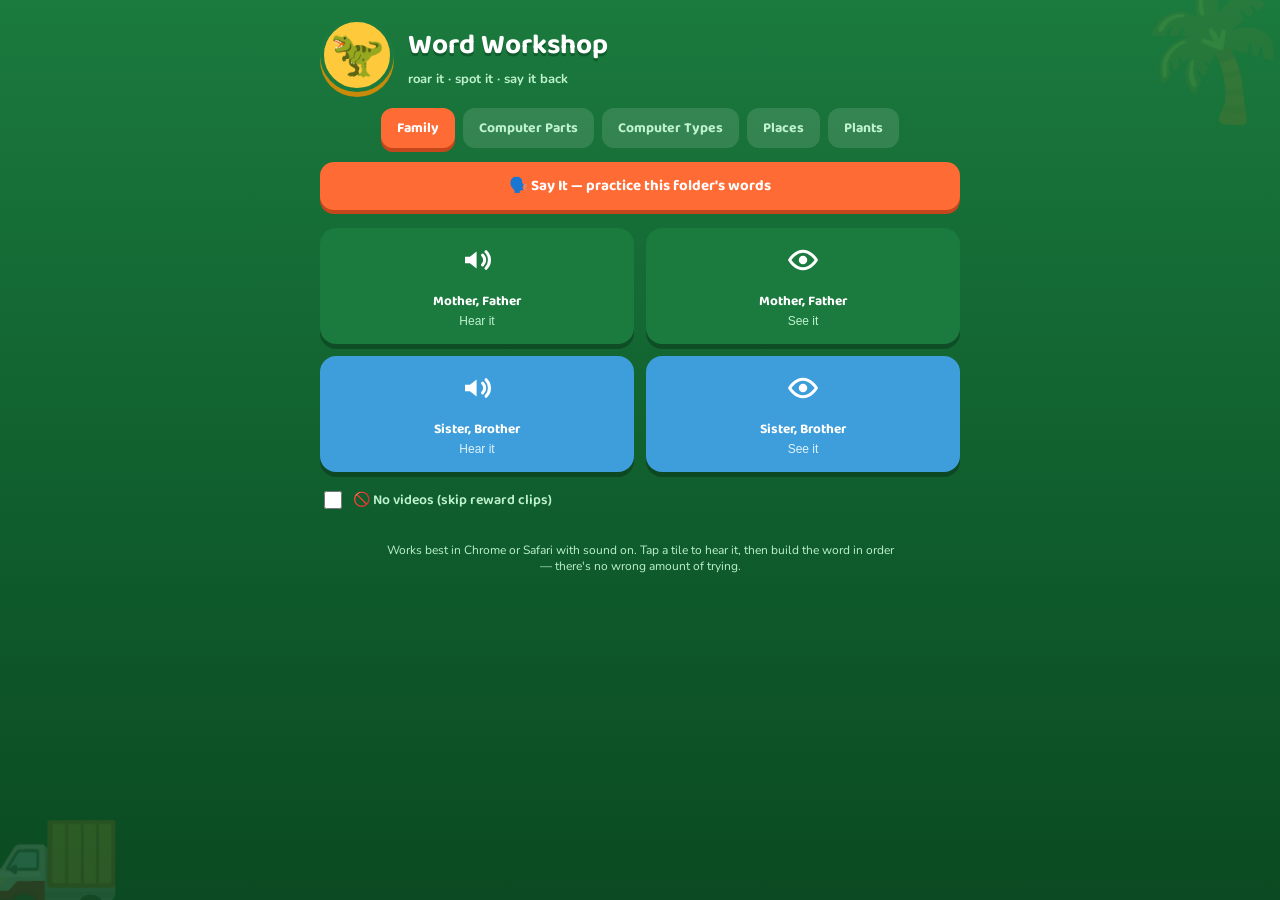
==== commit 915986f1: "Restructure Computer Parts levels, add cumulative test levels, video rewards Computer Parts: level 1" ====
--- a/index.html
+++ b/index.html
@@ -29,6 +29,11 @@
   <button class="say-it-btn" id="say-it-btn">🗣️ Say It — practice this folder's words</button>
 
   <div class="level-grid" id="level-grid"></div>
+
+  <label class="no-videos-toggle">
+    <input type="checkbox" id="no-videos-checkbox">
+    🚫 No videos (skip reward clips)
+  </label>
 </div>
 
 <div id="quiz-screen" class="screen">
@@ -82,6 +87,13 @@
 
 <footer>Works best in Chrome or Safari with sound on. Tap a tile to hear it, then build the word in order — there's no wrong amount of trying.</footer>
 
+<div id="video-overlay" class="overlay">
+  <div class="overlay-inner">
+    <iframe id="video-frame" allow="autoplay; encrypted-media" allowfullscreen></iframe>
+    <button id="video-skip-btn" class="skip-btn">Skip ✖</button>
+  </div>
+</div>
+
 <script src="folders.js"></script>
 <script src="app.js"></script>
 </body>
--- a/style.css
+++ b/style.css
@@ -402,3 +402,60 @@
 .strip-item.on{border-color:var(--marigold);}
 
 footer{margin-top:30px; font-size:12px; color:#BFF2CE; text-align:center; max-width:520px; position:relative; z-index:1;}
+
+/* ---------- No-videos toggle ---------- */
+.no-videos-toggle{
+  display:flex; align-items:center; gap:8px;
+  width:100%;
+  margin-top:16px;
+  font-family:'Baloo 2', sans-serif;
+  font-weight:600;
+  font-size:14px;
+  color:#BFF2CE;
+  cursor:pointer;
+}
+.no-videos-toggle input{
+  width:18px; height:18px;
+  accent-color:var(--accent);
+  cursor:pointer;
+}
+
+/* ---------- Video reward overlay ---------- */
+.overlay{
+  display:none;
+  position:fixed;
+  inset:0;
+  background:rgba(0,0,0,0.85);
+  z-index:300;
+  align-items:center;
+  justify-content:center;
+  padding:20px;
+}
+.overlay.active{display:flex;}
+.overlay-inner{
+  position:relative;
+  width:100%;
+  max-width:500px;
+  aspect-ratio:9/16;
+  max-height:80vh;
+}
+.overlay-inner iframe{
+  width:100%;
+  height:100%;
+  border:none;
+  border-radius:16px;
+}
+.skip-btn{
+  position:absolute;
+  top:-44px;
+  right:0;
+  border:none;
+  background:#FFFFFF;
+  color:var(--ink);
+  font-family:'Baloo 2', sans-serif;
+  font-weight:700;
+  padding:8px 14px;
+  border-radius:999px;
+  cursor:pointer;
+  box-shadow:0 3px 0 rgba(0,0,0,0.25);
+}
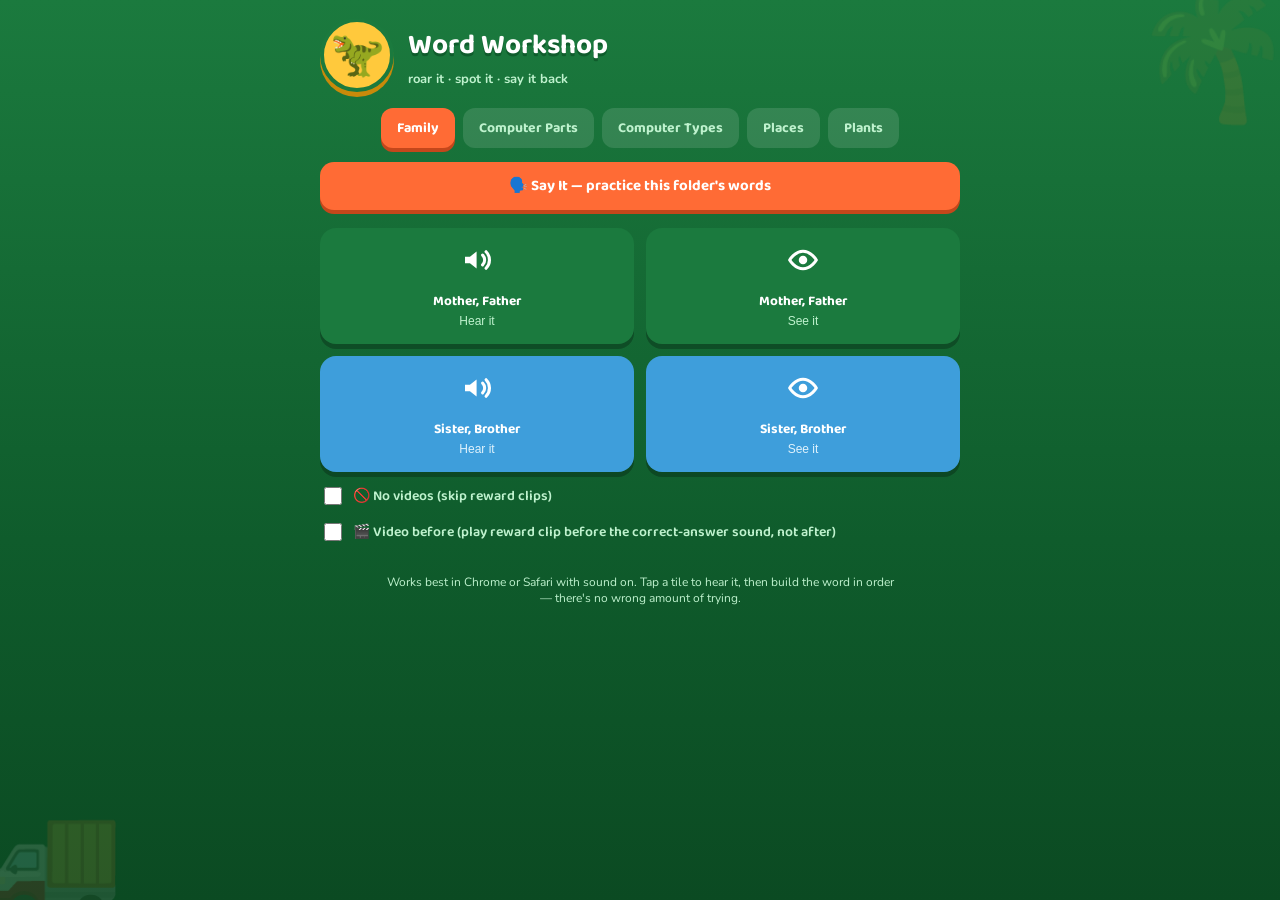
==== commit 8001e904: "Add Mouse video reward, "Video before" toggle Mouse now has a videoReward (muted by default, per the" ====
--- a/index.html
+++ b/index.html
@@ -30,9 +30,13 @@
 
   <div class="level-grid" id="level-grid"></div>
 
-  <label class="no-videos-toggle">
+  <label class="settings-toggle">
     <input type="checkbox" id="no-videos-checkbox">
     🚫 No videos (skip reward clips)
+  </label>
+  <label class="settings-toggle">
+    <input type="checkbox" id="video-before-checkbox">
+    🎬 Video before (play reward clip before the correct-answer sound, not after)
   </label>
 </div>
 
--- a/style.css
+++ b/style.css
@@ -403,19 +403,20 @@
 
 footer{margin-top:30px; font-size:12px; color:#BFF2CE; text-align:center; max-width:520px; position:relative; z-index:1;}
 
-/* ---------- No-videos toggle ---------- */
-.no-videos-toggle{
+/* ---------- Settings toggles (no-videos, video-before) ---------- */
+.settings-toggle{
   display:flex; align-items:center; gap:8px;
   width:100%;
-  margin-top:16px;
+  margin-top:12px;
   font-family:'Baloo 2', sans-serif;
   font-weight:600;
   font-size:14px;
   color:#BFF2CE;
   cursor:pointer;
 }
-.no-videos-toggle input{
+.settings-toggle input{
   width:18px; height:18px;
+  flex-shrink:0;
   accent-color:var(--accent);
   cursor:pointer;
 }
